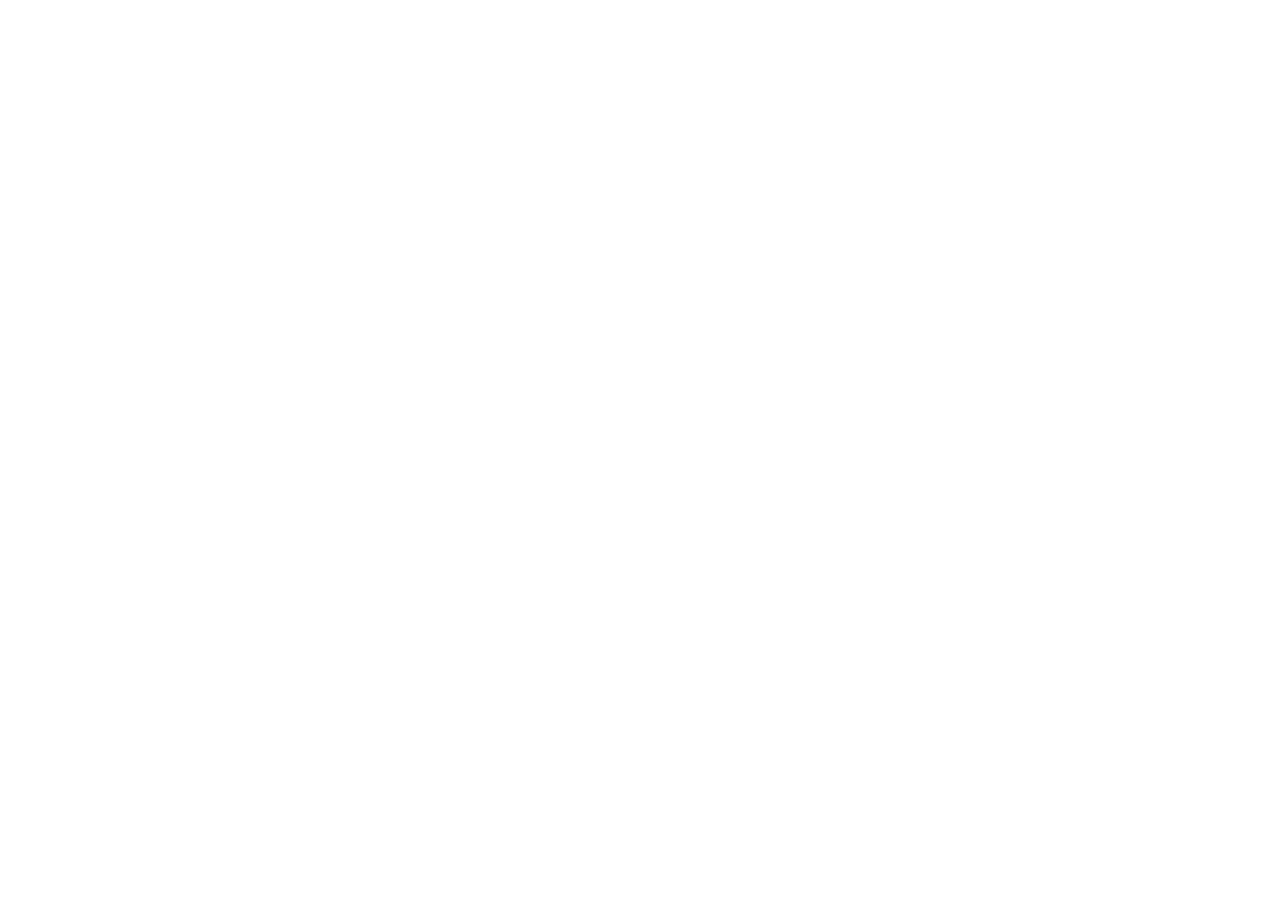
==== index.html @ 970fe7cd "Added file index.html." ====
<!DOCTYPE html>
<html lang="en">
<head>
    <meta charset="UTF-8">
    <meta name="viewport" content="width=device-width, initial-scale=1.0">
    <title>Document</title>
</head>
<body>
    
</body>
</html>
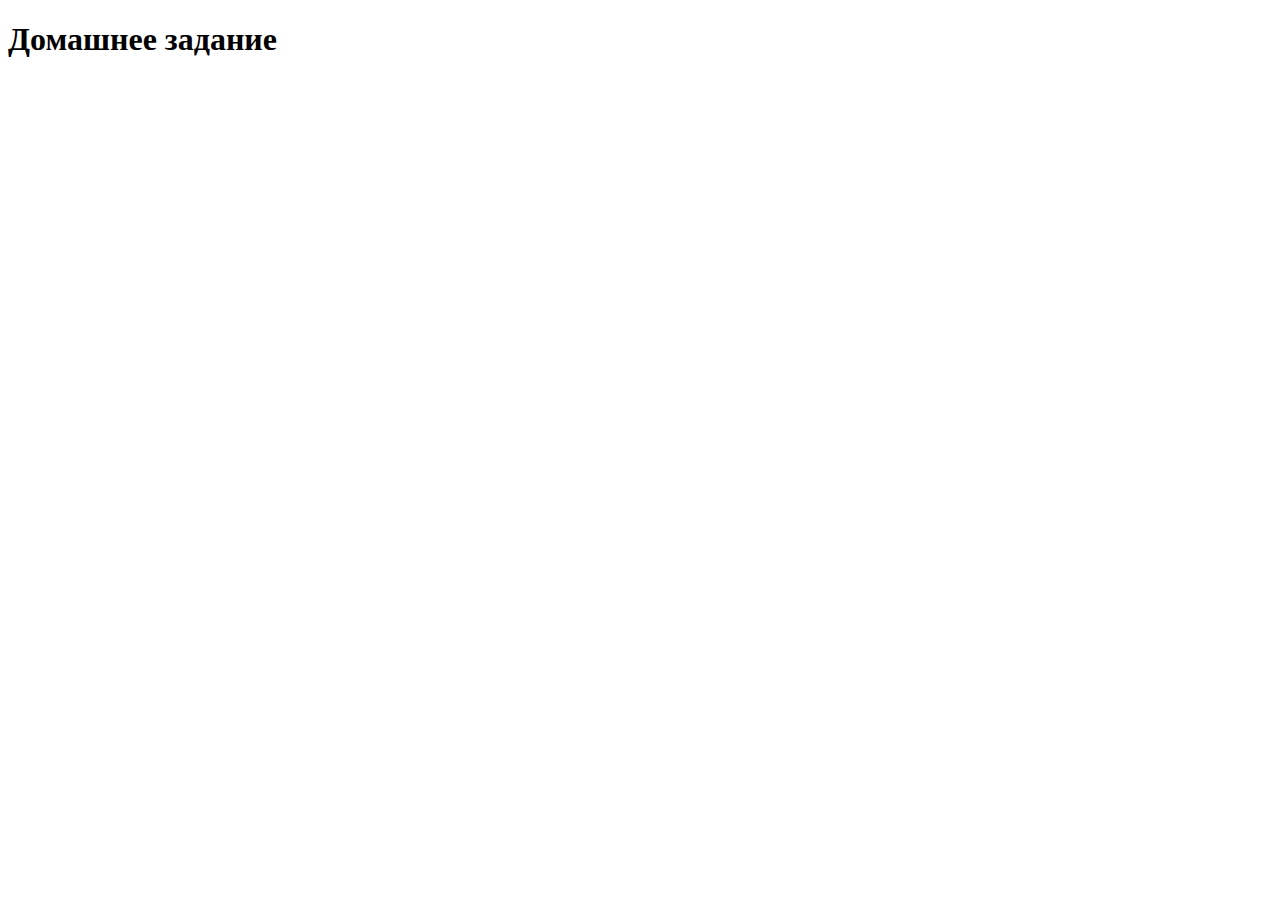
==== commit e5b02961: "Changed the file index.html." ====
--- a/index.html
+++ b/index.html
@@ -6,6 +6,7 @@
     <title>Document</title>
 </head>
 <body>
+    <h1>Домашнее задание</h1>
     
 </body>
 </html>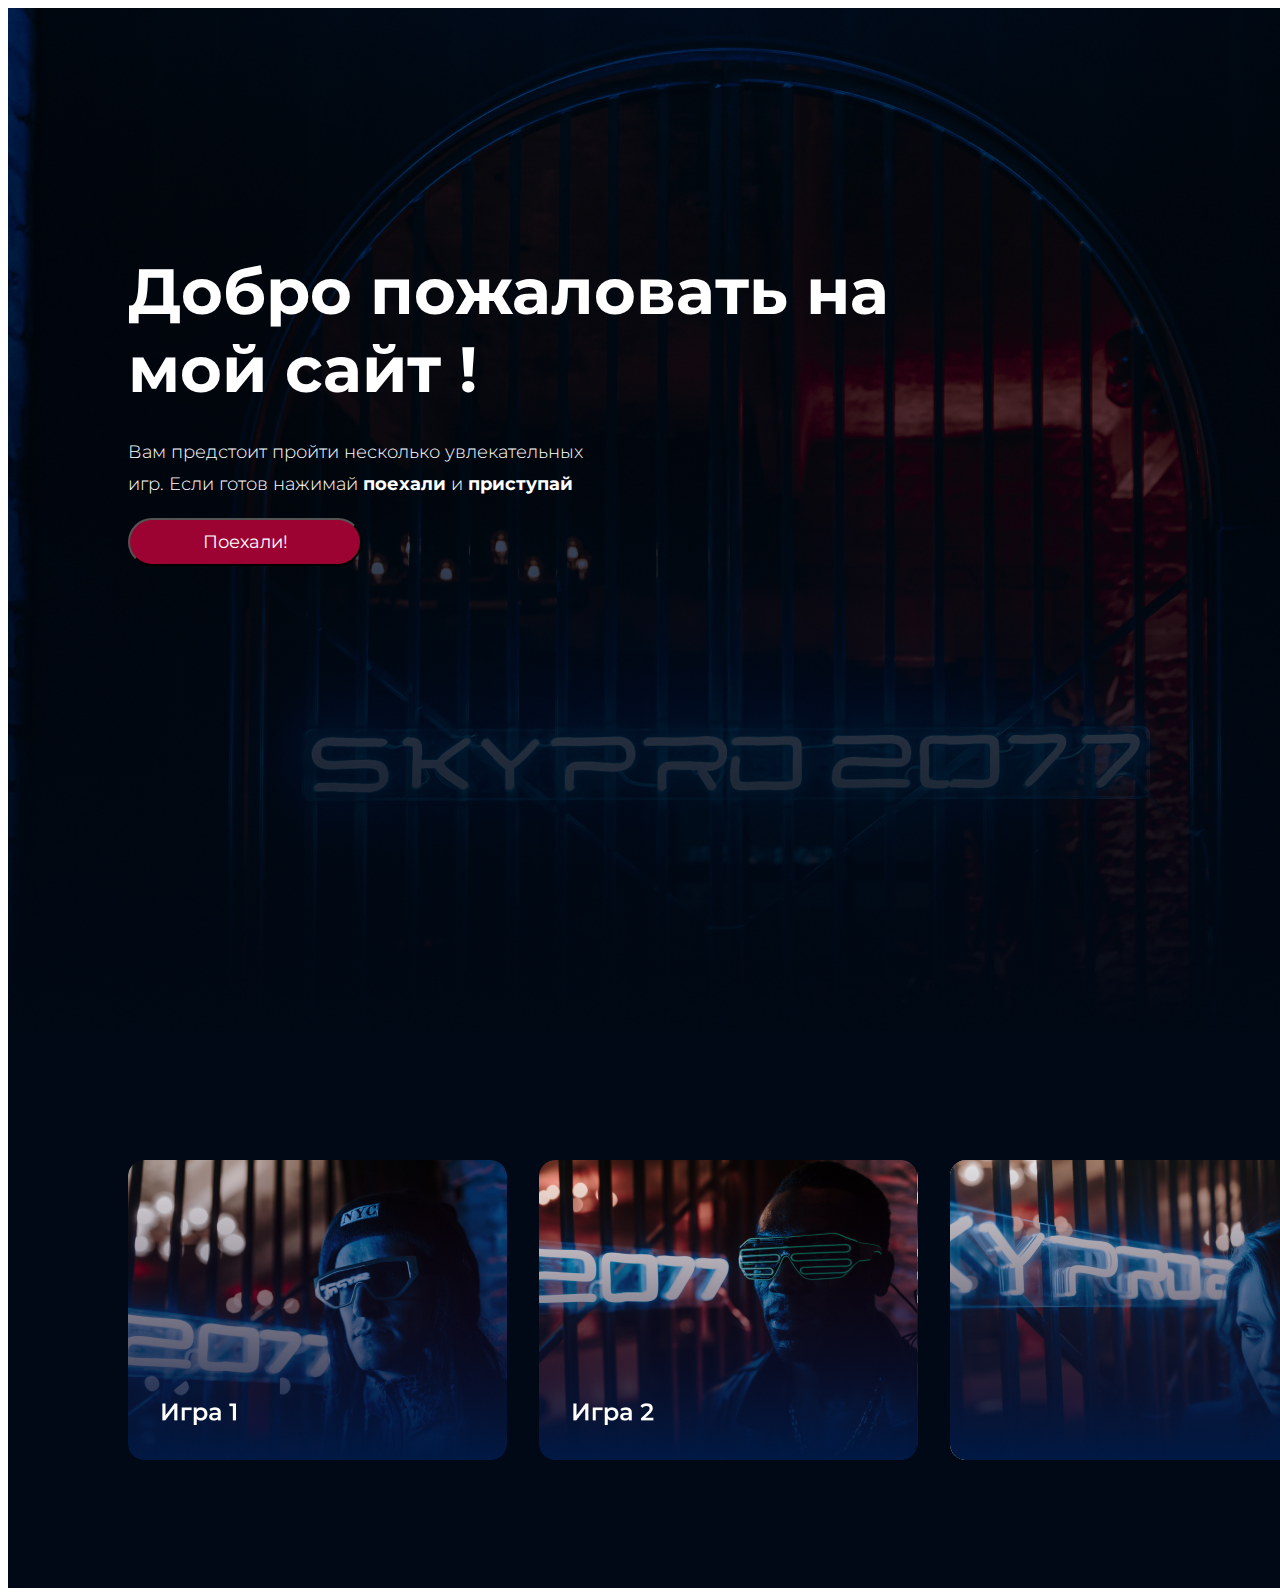
==== commit 21661a14: "Создал страницу сайта" ====
--- a/index.html
+++ b/index.html
@@ -1,12 +1,30 @@
 <!DOCTYPE html>
-<html lang="en">
-<head>
-    <meta charset="UTF-8">
-    <meta name="viewport" content="width=device-width, initial-scale=1.0">
-    <title>Document</title>
-</head>
+<html lang="ru">
+    <head>
+        <meta charset="UTF-8">
+        <meta name="viewport" content="width=device-width, initial-scale=1.0">
+        <title>Главная страница</title>
+        <link rel="preconnect" href="https://fonts.googleapis.com">
+        <link rel="preconnect" href="https://fonts.gstatic.com" crossorigin="">
+        <link rel="stylesheet" href="style_game.css"><link href="https://fonts.googleapis.com/css2?family=Montserrat:wght@400;500;600&amp;display=swap" rel="stylesheet">
+       </head>
 <body>
-    <h1>Домашнее задание</h1>
-    
+  <section class="top center">
+    <header class="header">
+    <section class="top_content">
+      <h1 class="title">Добро пожаловать на мой сайт !</h1>
+      <p class="top_text">Вам предстоит пройти несколько увлекательных игр. Если готов нажимай <span class="span">поехали</span> и <span class="span">приступай</span></p>
+      <button class="form_button">Поехали!</button>
+    </header>
+   
+    </section>
+    <section class="section_game"> 
+       <section class="game_flex">
+         <div class="game_text_1"></div>
+        <div class="game_text_2"></div>
+        <div class="game_text_3"></div>
+    </section>
+   </section>
+  </section>  
 </body>
 </html>--- a/style_game.css
+++ b/style_game.css
@@ -0,0 +1,103 @@
+.top {
+    width: 1440px;
+    height: 1024px;
+    flex-shrink: 0;
+    background-image: url(./img/Rectangle\ 1.jpg);
+    
+ }
+ 
+.top_content{
+    padding-top: 217px;
+padding-left: 120px;
+width: 481px;   
+height: 64px;
+top: 374.11px;
+left: 120.22px;
+
+}
+.title{
+    display: flex;
+    width: 788.778px;
+    height: 125.007px;
+    flex-direction: column;
+    justify-content: center;
+    flex-shrink: 0;
+    color: #FFF;
+font-family: Montserrat;
+font-size: 64px;
+font-style: normal;
+font-weight: 700;
+line-height: normal;
+            }
+.top_text{
+    width: 481px;
+    color: #FFF;
+    font-family: Montserrat;
+    font-size: 18px;
+    font-style: normal;
+    font-weight: 300;
+    line-height: 32px;
+            }
+.span{
+width: 481px;
+color: #FFF;
+font-family: Montserrat;
+font-size: 18px;
+font-style: normal;
+font-weight: 700;
+line-height: 32px;
+}
+    .form_button{
+    border-radius: 30px;
+    background: #9C0332;
+    width: 234.063px;
+    height: 48.603px;
+    flex-shrink: 0;
+    color: #FFF;
+    font-family: Montserrat;
+    font-size: 18px;
+    font-style: normal;
+    font-weight: 400;
+    line-height: normal;
+}
+.section_game{
+    background: #000915;
+    width: 1440px;
+    height: 556px;
+    flex-shrink: 0;
+}
+.game_flex{
+    gap: 32px;
+    padding-right: 120px;
+    padding-left: 120px;
+    display: flex;
+    justify-content: space-evenly;
+}
+
+.game_text_1{
+    border-radius: 16px;
+    margin-top: 128px;
+    width: 379px;
+    height: 300px;
+    flex-shrink: 0;
+    background-repeat: no-repeat;
+    background-image: url(./img/game_img.jpg);
+    
+}
+.game_text_2{
+    border-radius: 16px;
+    margin-top: 128px;
+    width: 379px;
+    height: 300px;
+    flex-shrink: 0;
+    background-image: url(./img/game_img_2.jpg);
+
+}
+.game_text_3{
+    border-radius: 16px;
+    margin-top: 128px;
+    width: 379px;
+    height: 300px;
+    flex-shrink: 0;
+    background-image: url(./img/game_amg_3.jpg);
+}
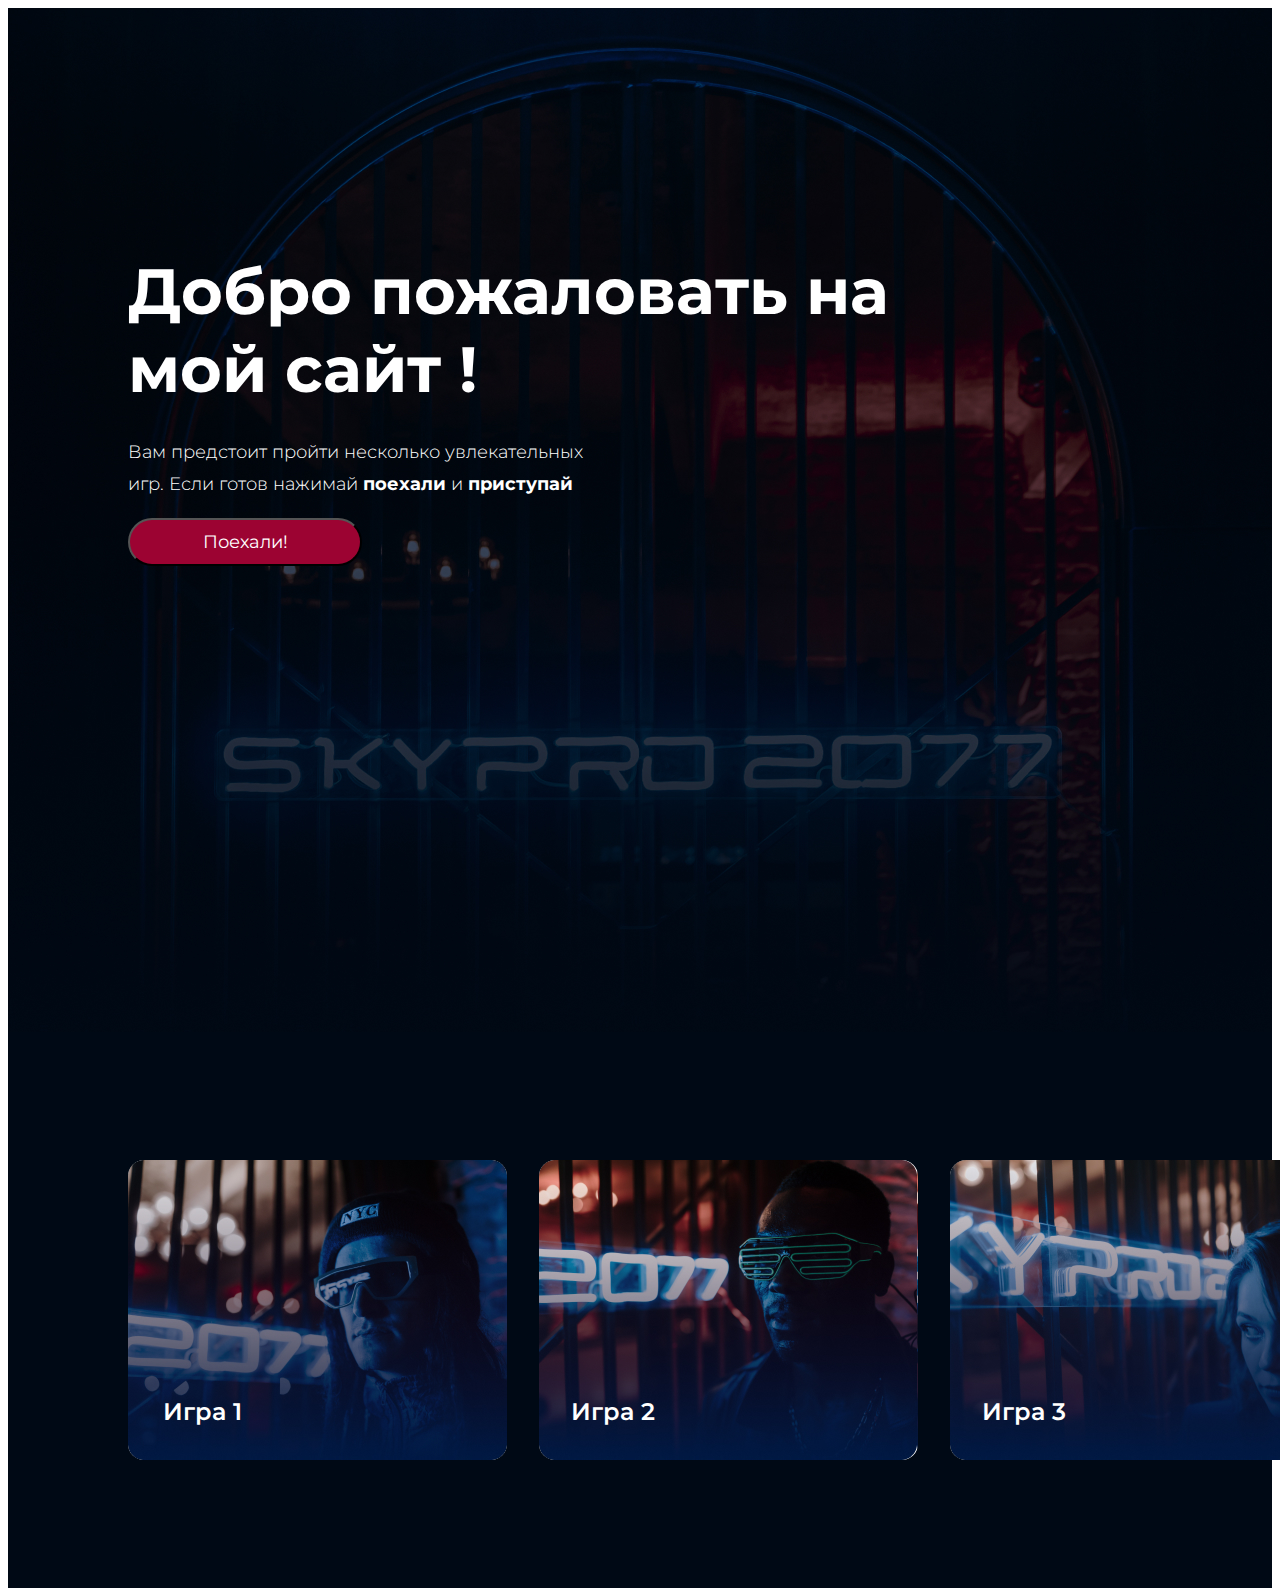
==== commit 4390e200: "hw2version2" ====
--- a/index.html
+++ b/index.html
@@ -1,30 +1,34 @@
 <!DOCTYPE html>
 <html lang="ru">
-    <head>
-        <meta charset="UTF-8">
-        <meta name="viewport" content="width=device-width, initial-scale=1.0">
-        <title>Главная страница</title>
-        <link rel="preconnect" href="https://fonts.googleapis.com">
-        <link rel="preconnect" href="https://fonts.gstatic.com" crossorigin="">
-        <link rel="stylesheet" href="style_game.css"><link href="https://fonts.googleapis.com/css2?family=Montserrat:wght@400;500;600&amp;display=swap" rel="stylesheet">
-       </head>
+<head>
+    <meta charset="UTF-8">
+    <meta name="viewport" content="width=device-width, initial-scale=1.0">
+    <title>Главная страница</title>
+    <link rel="preconnect" href="https://fonts.googleapis.com">
+    <link rel="preconnect" href="https://fonts.gstatic.com" crossorigin="">
+    <link rel="stylesheet" href="style_game.css">
+    <link href="https://fonts.googleapis.com/css2?family=Montserrat:wght@400;500;600&amp;display=swap" rel="stylesheet">
+</head>
 <body>
-  <section class="top center">
-    <header class="header">
-    <section class="top_content">
-      <h1 class="title">Добро пожаловать на мой сайт !</h1>
-      <p class="top_text">Вам предстоит пройти несколько увлекательных игр. Если готов нажимай <span class="span">поехали</span> и <span class="span">приступай</span></p>
-      <button class="form_button">Поехали!</button>
-    </header>
-   
+    <section class="top center">
+        <header class="header">
+            <section class="top">
+              <div class="top_content">
+                <h1 class="title">Добро пожаловать на мой сайт !</h1>
+                <p class="top_text">Вам предстоит пройти несколько увлекательных игр. Если готов нажимай <span
+                        class="span">поехали</span> и <span class="span">приступай</span></p>
+                <button class="form_button">Поехали!</button>
+            </div>
+            </section> 
+        </header>
+
     </section>
-    <section class="section_game"> 
-       <section class="game_flex">
-         <div class="game_text_1"></div>
-        <div class="game_text_2"></div>
-        <div class="game_text_3"></div>
+    <section class="section_game">
+        <section class="game_flex">
+            <div class="game_text_1"><h1 class="text_game">Игра 1</h1></div>
+            <div class="game_text_2"><h1 class="text_game">Игра 2</h1></div>
+            <div class="game_text_3"><h1 class="text_game">Игра 3</h1></div>
     </section>
-   </section>
-  </section>  
+    </section>
 </body>
 </html>--- a/style_game.css
+++ b/style_game.css
@@ -1,5 +1,7 @@
 .top {
-    width: 1440px;
+       background-repeat: no-repeat;
+    background-size: cover;
+    background-position: center;
     height: 1024px;
     flex-shrink: 0;
     background-image: url(./img/Rectangle\ 1.jpg);
@@ -7,7 +9,7 @@
  }
  
 .top_content{
-    padding-top: 217px;
+padding-top: 217px;
 padding-left: 120px;
 width: 481px;   
 height: 64px;
@@ -16,28 +18,29 @@
 
 }
 .title{
-    display: flex;
-    width: 788.778px;
-    height: 125.007px;
-    flex-direction: column;
-    justify-content: center;
-    flex-shrink: 0;
-    color: #FFF;
+display: flex;
+width: 788.778px;
+height: 125.007px;
+flex-direction: column;
+justify-content: center;
+flex-shrink: 0;
+color: #FFF;
 font-family: Montserrat;
 font-size: 64px;
 font-style: normal;
-font-weight: 700;
-line-height: normal;
+font-weight: 700
+
             }
 .top_text{
-    width: 481px;
-    color: #FFF;
-    font-family: Montserrat;
-    font-size: 18px;
-    font-style: normal;
-    font-weight: 300;
-    line-height: 32px;
-            }
+width: 481px;
+color: #FFF;
+font-family: Montserrat;
+font-size: 18px;
+font-style: normal;
+font-weight: 300;
+line-height: 32px;
+}
+            
 .span{
 width: 481px;
 color: #FFF;
@@ -47,41 +50,40 @@
 font-weight: 700;
 line-height: 32px;
 }
-    .form_button{
-    border-radius: 30px;
-    background: #9C0332;
-    width: 234.063px;
-    height: 48.603px;
-    flex-shrink: 0;
-    color: #FFF;
-    font-family: Montserrat;
-    font-size: 18px;
-    font-style: normal;
-    font-weight: 400;
-    line-height: normal;
+.form_button{
+border-radius: 30px;
+background: #9C0332;
+width: 234.063px;
+height: 48.603px;
+flex-shrink: 0;
+color: #FFF;
+font-family: Montserrat;
+font-size: 18px;
+font-style: normal;
+font-weight: 400;
+line-height: normal;
 }
 .section_game{
     background: #000915;
-    width: 1440px;
     height: 556px;
     flex-shrink: 0;
 }
 .game_flex{
-    gap: 32px;
-    padding-right: 120px;
-    padding-left: 120px;
-    display: flex;
-    justify-content: space-evenly;
+gap: 32px;
+padding-right: 120px;
+padding-left: 120px;
+display: flex;
+justify-content: space-evenly;
 }
 
 .game_text_1{
-    border-radius: 16px;
-    margin-top: 128px;
-    width: 379px;
-    height: 300px;
-    flex-shrink: 0;
-    background-repeat: no-repeat;
-    background-image: url(./img/game_img.jpg);
+border-radius: 16px;
+margin-top: 128px;
+width: 379px;
+height: 300px;
+flex-shrink: 0;
+background-repeat: no-repeat;
+background-image: url(./img/game_amg.jpg);
     
 }
 .game_text_2{
@@ -90,7 +92,7 @@
     width: 379px;
     height: 300px;
     flex-shrink: 0;
-    background-image: url(./img/game_img_2.jpg);
+    background-image: url(./img/game_amg_2.jpg);
 
 }
 .game_text_3{
@@ -101,3 +103,20 @@
     flex-shrink: 0;
     background-image: url(./img/game_amg_3.jpg);
 }
+.text_game{
+    margin-left: 32px;
+    margin-top: 236px;
+    display: flex;
+    width: 84px;
+    height: 31.639px;
+    justify-content: space-evenly;
+    flex-shrink: 0;
+    color: #FFF;
+    font-family: Montserrat;
+    font-size: 24px;
+    font-style: normal;
+    font-weight: 600;
+    line-height: 32px;
+    align-items: center;
+    flex-direction: column-reverse;
+}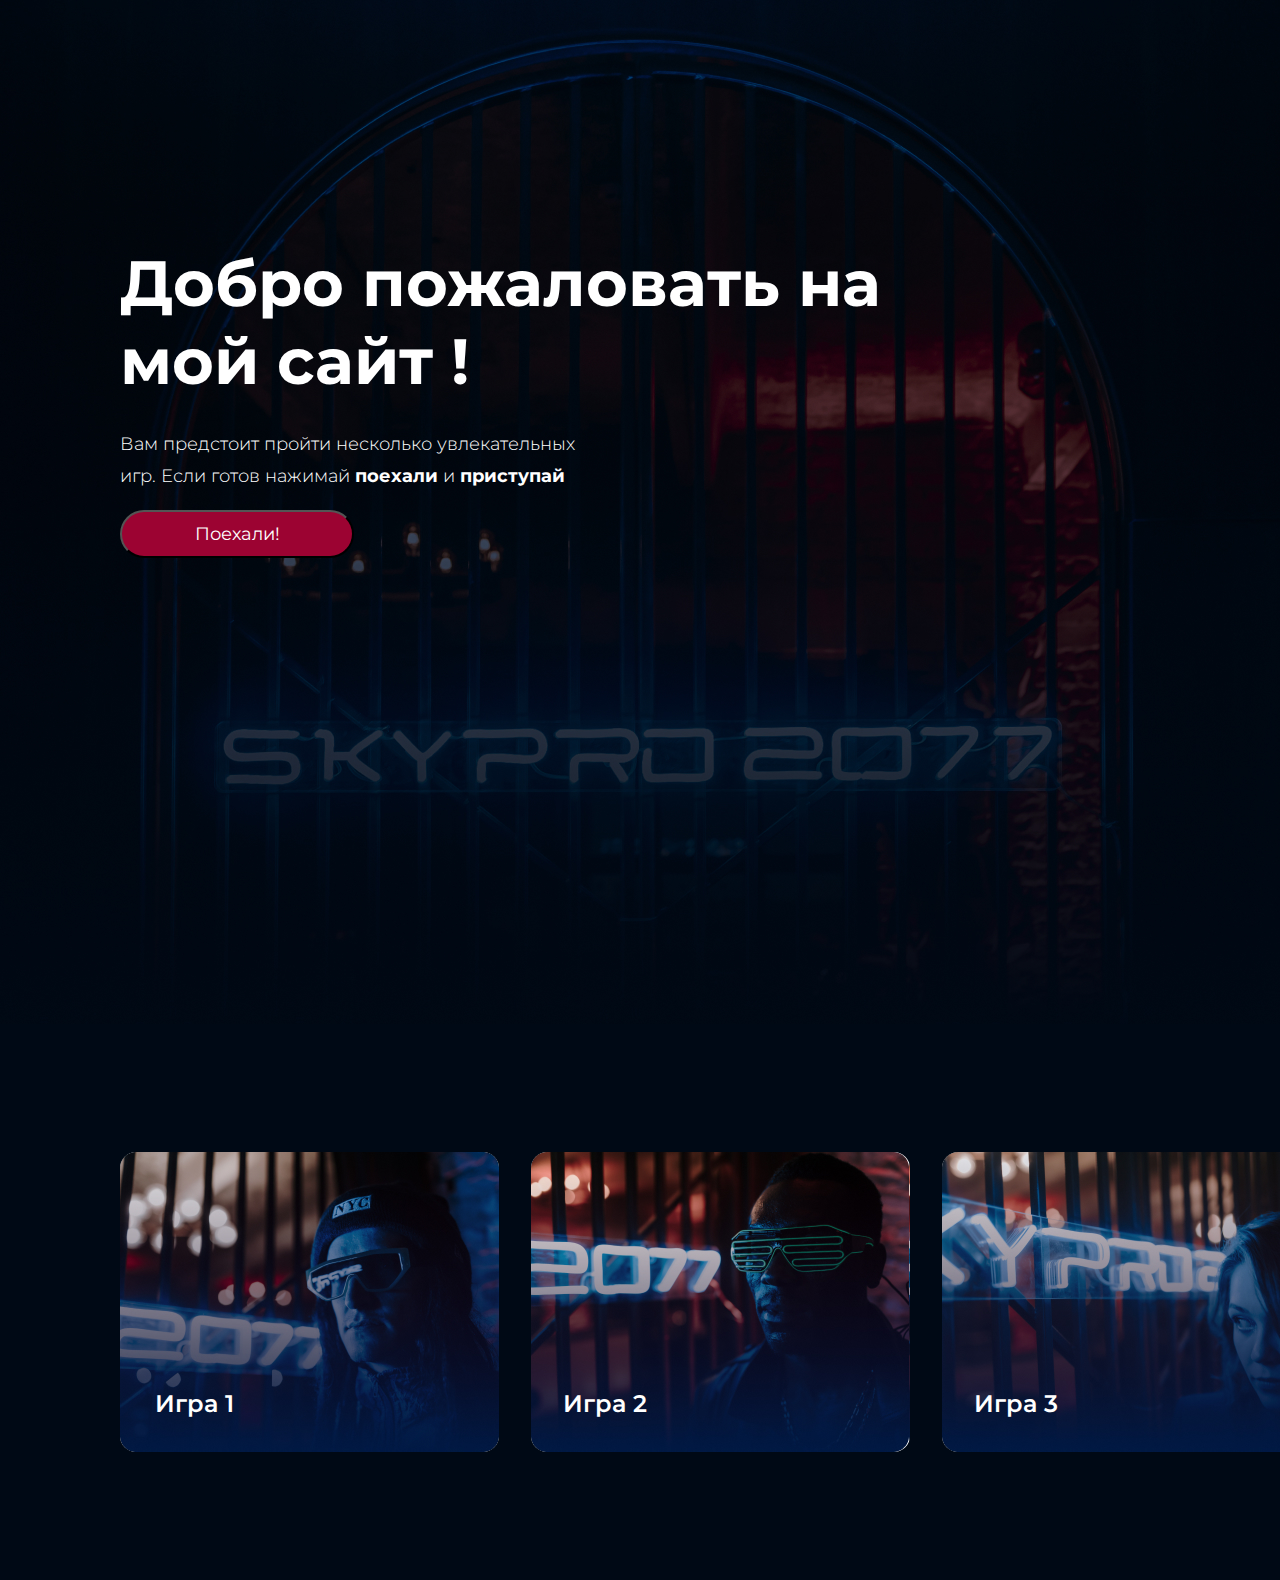
==== commit d8d5a028: "hw-2.js-2" ====
--- a/index.html
+++ b/index.html
@@ -9,7 +9,7 @@
     <link rel="stylesheet" href="style_game.css">
     <link href="https://fonts.googleapis.com/css2?family=Montserrat:wght@400;500;600&amp;display=swap" rel="stylesheet">
 </head>
-<body>
+<body class="body">
     <section class="top center">
         <header class="header">
             <section class="top">
@@ -30,5 +30,6 @@
             <div class="game_text_3"><h1 class="text_game">Игра 3</h1></div>
     </section>
     </section>
+    <script src="./hw-2.js"></script>
 </body>
 </html>--- a/style_game.css
+++ b/style_game.css
@@ -119,4 +119,8 @@
     line-height: 32px;
     align-items: center;
     flex-direction: column-reverse;
+}
+.body{
+    margin: 0px;
+    padding: 0px;
 }